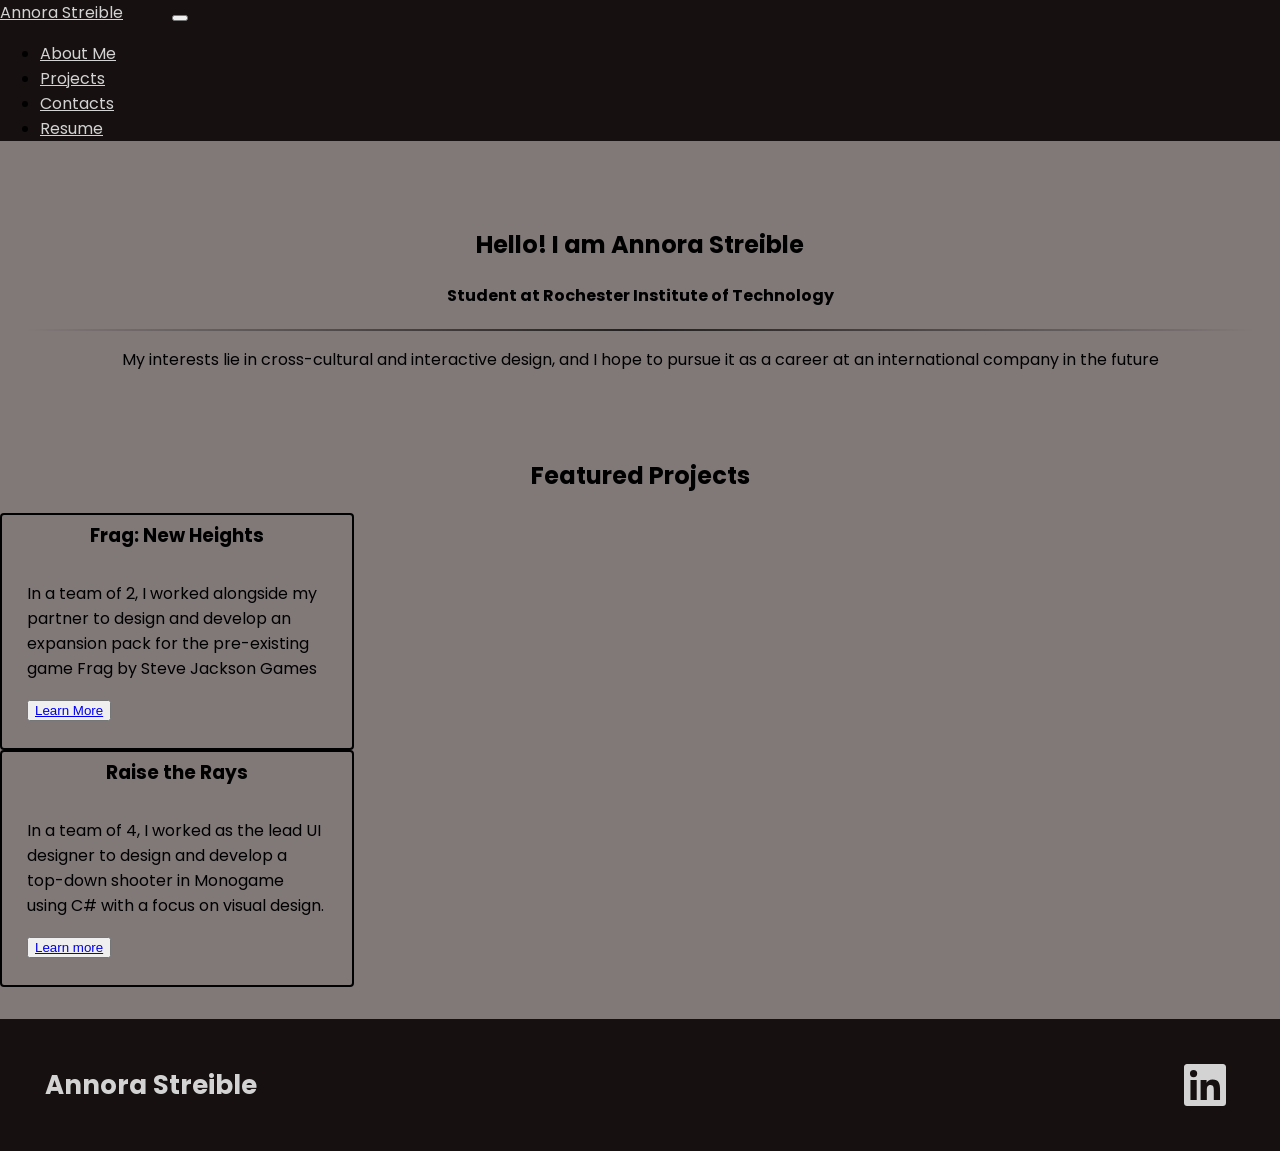
==== index.html @ fc16bec6 "All html elements reorganized into web components. Further page designing for project items started" ====
<!DOCTYPE html>
<html>
    <head>
        <meta charset="utf-8">
        <meta name="viewport" content="width=device-width, initial-scale=1.0">
        <title>Home</title>

        <link rel='stylesheet' href='https://fonts.googleapis.com/css?family=Poppins'>
        <link rel="stylesheet" href="./css/bootstrap/bootstrap.min.css" />
        <link rel="stylesheet" href="./css/styles.css" />
        <script src="./js/fonts-awesome/all.min.js"></script>
        <script src="./js/bootstrap/bootstrap.min.js"></script>
        <script src="./web-components/nav-bar/nav-bar.js"></script>
        <script src="./web-components/foot-note/foot-note.js"></script>
        <script src="./web-components/feature-box/feature-box.js"></script>
    </head>

    <body>
        <header>
            <nav-bar></nav-bar>
        </header>

        <main>
            <section class="container-fluid intro floatIn">
                <h1>Hello! I am Annora Streible</h1>
                <h4>Student at Rochester Institute of Technology</h4>
                <hr class="fade-line"/>

                <p>
                    My interests lie in cross-cultural and interactive design, and I hope to pursue 
                    it as a career at an international company in the future
                </p>
            </section>

            <section class="floatIn">
                <h2>Featured Projects</h2>

                <div class="d-flex center-items">
                    <feature-box>
                        <span slot="title">Frag: New Heights</span>
                        <span slot="details">
                            <p>
                                In a team of 2, I worked alongside my partner to design and develop an expansion pack
                                for the pre-existing game Frag by Steve Jackson Games
                            </p>
                            <button><a href="./projects.html">Learn More</a></button>
                        </span>
                    </feature-box>

                    <feature-box>
                        <span slot="title">Raise the Rays</span>
                        <span slot="details">
                            <p>
                                In a team of 4, I worked as the lead UI designer to design and develop a top-down
                                shooter in Monogame using C# with a focus on visual design.
                            </p>
                            <button><a href="./projects.html">Learn more</a></button>
                        </span>
                    </feature-box>
                </div>
            </section>
        </main>

        <footer>
            <foot-note></foot-note>
        </footer>
    </body>
</html>
---- css/styles.css ----
/** Style major body tags */
body {
    margin: 0;
    padding: 0;
    display: flex;
    flex-direction: column;
    min-height: 100vh;
    background-color: rgb(129, 120, 120);
    color: black;
    font-family: 'Poppins';
}

main {
    flex: 1;
}

footer {
    margin-top: 2em;
}

/** Creates a float in animation from the bottom to the top */
@keyframes floatIn {
    0% {
        transform: translateY(25px);
        opacity: 0;
    }
    100% {
        transform: translateY(0);
        opacity: 1;
    }
}

/** Create a padded container with centered content */
.container-fluid {
    padding: 1em;
    text-align: center;
}

.center-items {
    justify-content: center;
    gap: 15px;
}

/** Style heading tags */
h1 {
    text-align: center;
    font-weight: bold;
}

h2 {
    text-align: center;

}

h4 {
    text-align: center;
    font-weight: semi-bold;
}

/** Sets text aligned to the center */
.text-center {
    text-align: center;
}

/** Styles the email link */
.email {
    text-decoration: none;
    color: black;
}
    .email:hover {
        color: blue;
    }

/** Create a tapered horizontal line */
.fade-line {
    border: 0;
    height: 2px;
    opacity: 1;
    background-image: linear-gradient(to right, transparent, rgba(0, 0, 0, 0.75), transparent);
}

/** Styles the socials icons */
path {
    color: lightgray;
}
    .social:hover path {
        color: white;
    }
    path a {
        text-decoration: none;
    }

/** Adds the floatIn animation to a tag */
.floatIn {
    animation: floatIn 0.8s ease-out forwards;
}

.intro {
    padding: 50px 25px;
    justify-content: center;
    align-items: center;
}
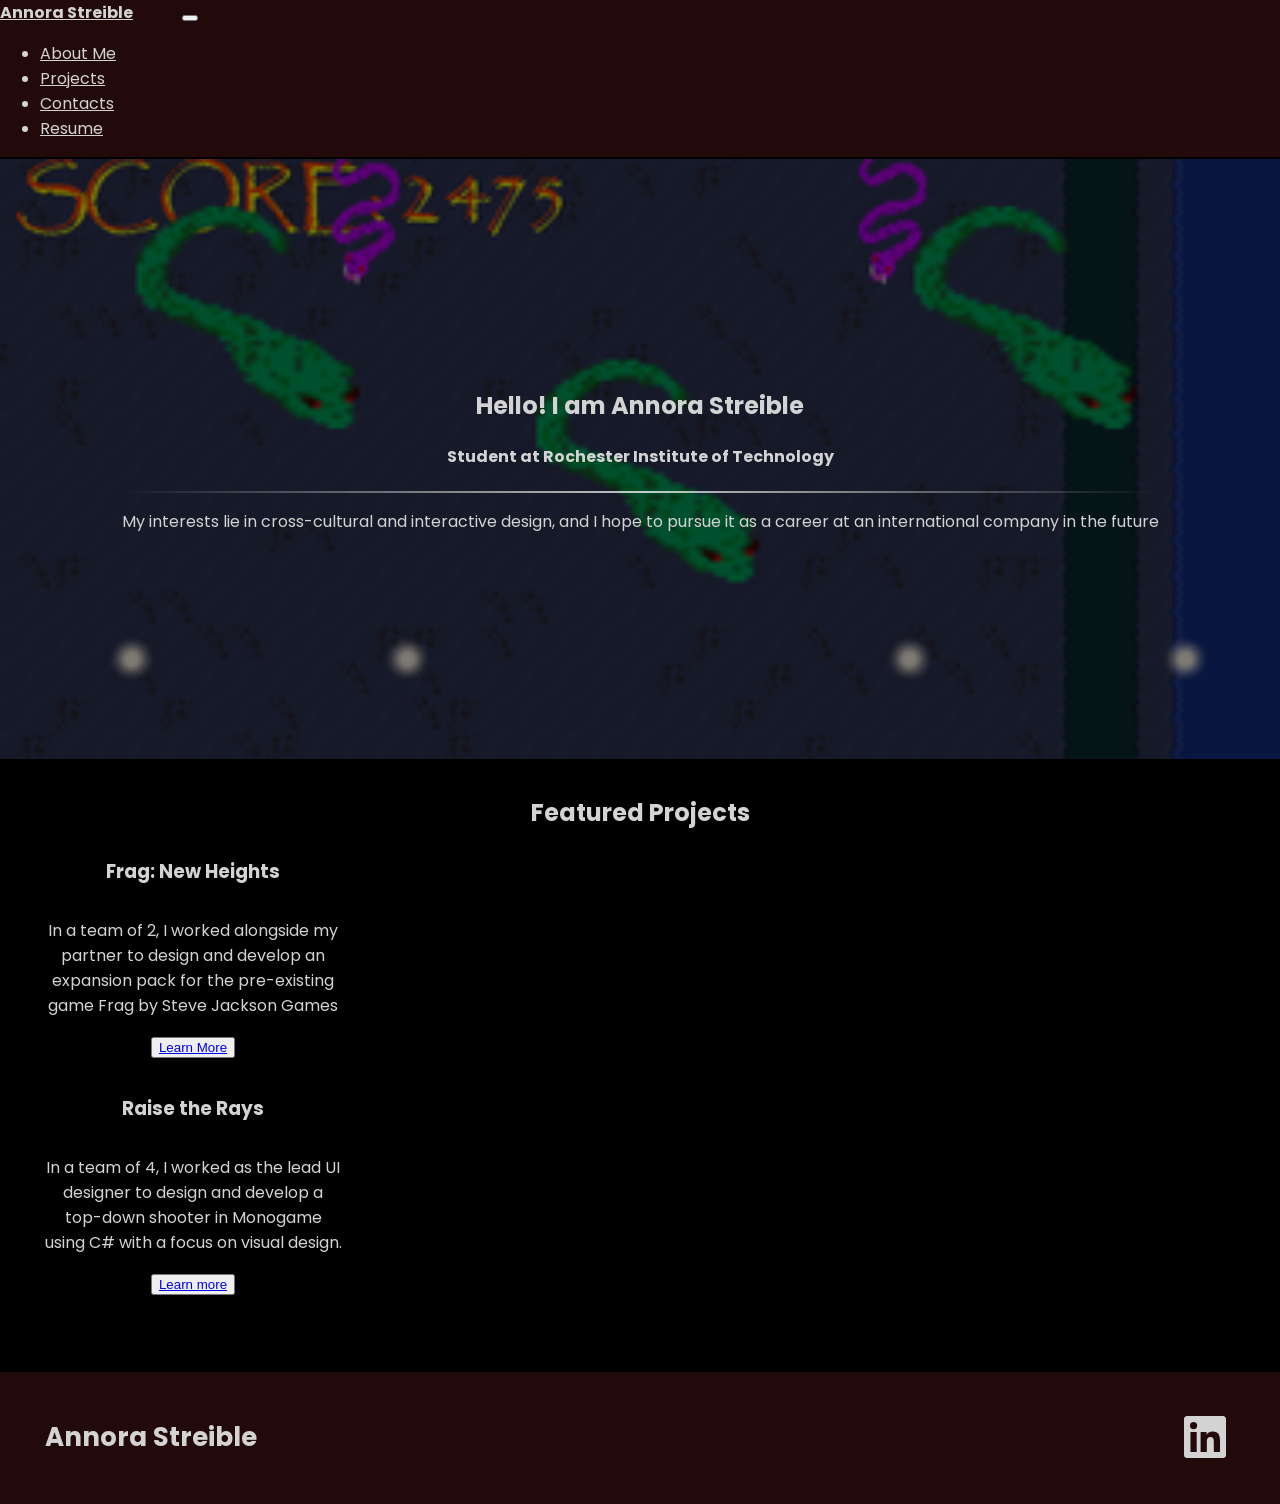
==== commit 55bc3437: "Image files added, altering styling" ====
--- a/index.html
+++ b/index.html
@@ -21,18 +21,20 @@
         </header>
 
         <main>
-            <section class="container-fluid intro floatIn">
-                <h1>Hello! I am Annora Streible</h1>
-                <h4>Student at Rochester Institute of Technology</h4>
-                <hr class="fade-line"/>
+            <section class="raise-the-rays-background container-fluid intro floatIn">
+                <div class="shadow-box-content">
+                    <h1>Hello! I am Annora Streible</h1>
+                    <h4>Student at Rochester Institute of Technology</h4>
+                    <hr class="fade-line"/>
 
-                <p>
-                    My interests lie in cross-cultural and interactive design, and I hope to pursue 
-                    it as a career at an international company in the future
-                </p>
+                    <p>
+                        My interests lie in cross-cultural and interactive design, and I hope to pursue 
+                        it as a career at an international company in the future
+                    </p>
+                </div>
             </section>
 
-            <section class="floatIn">
+            <section class="container-fluid floatIn">
                 <h2>Featured Projects</h2>
 
                 <div class="d-flex center-items">
@@ -43,7 +45,7 @@
                                 In a team of 2, I worked alongside my partner to design and develop an expansion pack
                                 for the pre-existing game Frag by Steve Jackson Games
                             </p>
-                            <button><a href="./projects.html">Learn More</a></button>
+                            <button><a href="./projects#Frag_NewHeights">Learn More</a></button>
                         </span>
                     </feature-box>
 
@@ -54,7 +56,7 @@
                                 In a team of 4, I worked as the lead UI designer to design and develop a top-down
                                 shooter in Monogame using C# with a focus on visual design.
                             </p>
-                            <button><a href="./projects.html">Learn more</a></button>
+                            <button><a href="./projects#RaiseTheRays">Learn more</a></button>
                         </span>
                     </feature-box>
                 </div>
--- a/css/styles.css
+++ b/css/styles.css
@@ -5,8 +5,8 @@
     display: flex;
     flex-direction: column;
     min-height: 100vh;
-    background-color: rgb(129, 120, 120);
-    color: black;
+    background-color: black;
+    color: lightgray;
     font-family: 'Poppins';
 }
 
@@ -34,6 +34,32 @@
 .container-fluid {
     padding: 1em;
     text-align: center;
+}
+
+.raise-the-rays-background {
+    background-image: url('../assets/images/toRaiseTheRays/ToRaiseTheRaysExample3.png');
+    background-size: cover;
+    background-attachment: fixed;
+    height: 500px;
+    display: flex;
+    justify-content: center;
+    align-items: center;
+}
+
+.raise-the-rays-background::after {
+    content: '';
+    position: absolute;
+    top: 0;
+    bottom: 0;
+    right: 0;
+    left: 0;
+    z-index: 1;
+    background-color: rgba(0, 0, 0, 0.5);
+}
+
+.shadow-box-content {
+    position: relative;
+    z-index: 2;
 }
 
 .center-items {
@@ -76,7 +102,7 @@
     border: 0;
     height: 2px;
     opacity: 1;
-    background-image: linear-gradient(to right, transparent, rgba(0, 0, 0, 0.75), transparent);
+    background-image: linear-gradient(to right, transparent, rgba(255, 255, 255, 0.75), transparent);
 }
 
 /** Styles the socials icons */
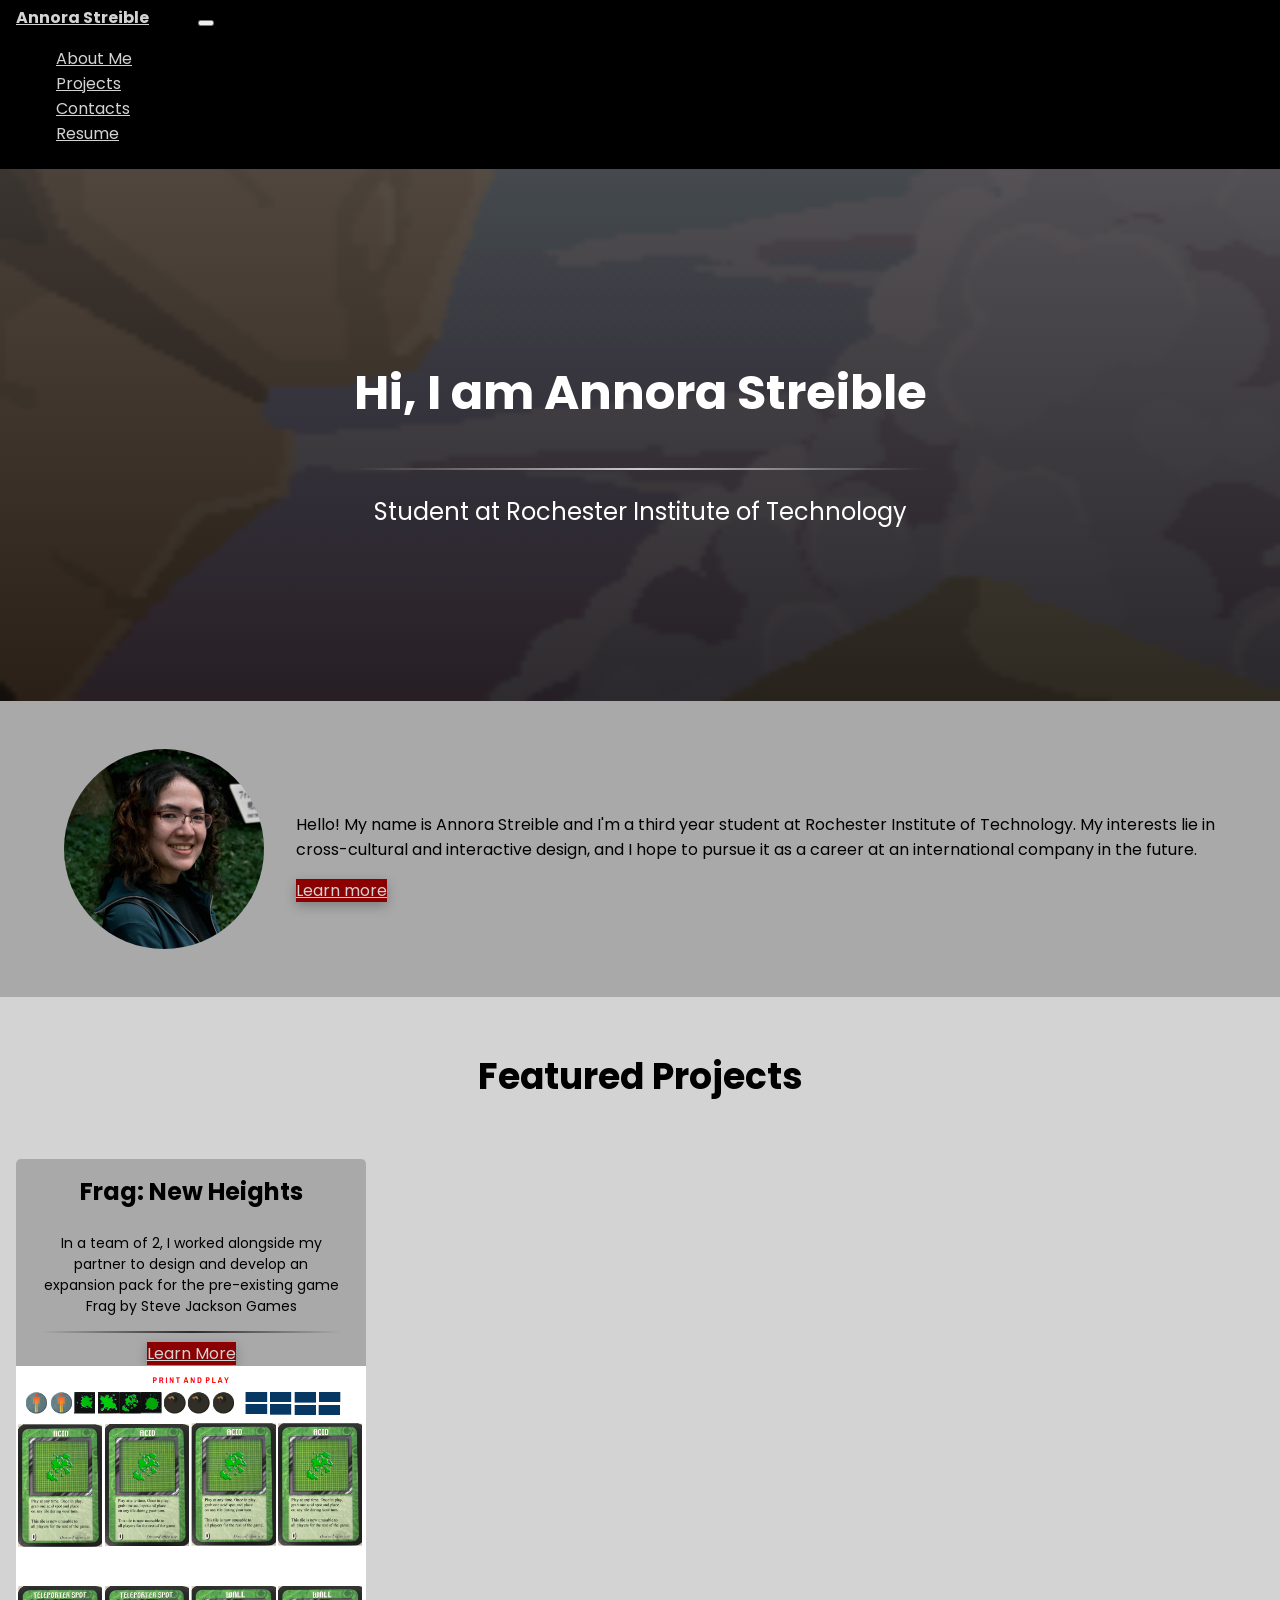
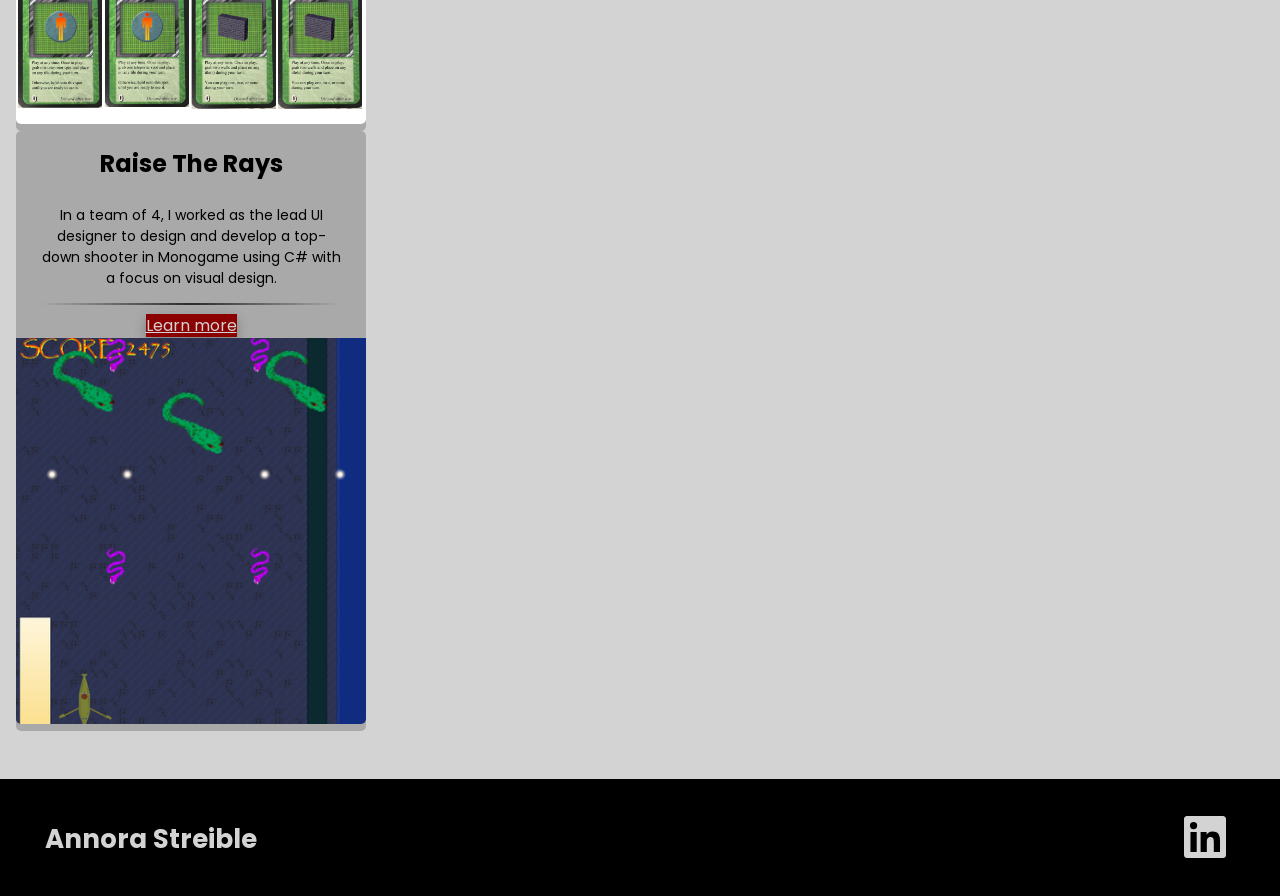
==== commit d03fe528: "Home page mostly finalized in design, confirmed with client" ====
--- a/index.html
+++ b/index.html
@@ -21,42 +21,53 @@
         </header>
 
         <main>
-            <section class="raise-the-rays-background container-fluid intro floatIn">
+            <section class="container-fluid intro raise-the-rays-bkg">
                 <div class="shadow-box-content">
-                    <h1>Hello! I am Annora Streible</h1>
-                    <h4>Student at Rochester Institute of Technology</h4>
-                    <hr class="fade-line"/>
-
-                    <p>
-                        My interests lie in cross-cultural and interactive design, and I hope to pursue 
-                        it as a career at an international company in the future
-                    </p>
+                    <h1>Hi, I am Annora Streible</h1>
+                    <hr class="fade-line-white"/>
+                    <p class="subheader">Student at Rochester Institute of Technology</p>
                 </div>
             </section>
 
-            <section class="container-fluid floatIn">
-                <h2>Featured Projects</h2>
+            <section class="container-fluid sub-container">
+                <img class="rounded-img" src="./assets/images/profileImage.png" alt="Profile picture">
+                <div>
+                    <p>
+                        Hello! My name is Annora Streible and I'm a third year student at Rochester Institute
+                        of Technology. My interests lie in cross-cultural and interactive design, and I hope to pursue 
+                        it as a career at an international company in the future.
+                    </p>
+                    <a class="btn" role="button" href="./about-me">Learn more</a>
+                </div>
+            </section>
 
-                <div class="d-flex center-items">
+            <section class="container-fluid featured">
+                <h2>Featured Projects</h2><br>
+
+                <div class="d-flex center-items floatIn">
                     <feature-box>
                         <span slot="title">Frag: New Heights</span>
-                        <span slot="details">
+                        <img slot="preview-img" src="./assets/images/FragNewHeights/PrintAndPlay.png" alt="A portion of the print and play files of the game, including some game cards and tokens" width="350">
+                        <span slot="details" class="content">
                             <p>
                                 In a team of 2, I worked alongside my partner to design and develop an expansion pack
                                 for the pre-existing game Frag by Steve Jackson Games
                             </p>
-                            <button><a href="./projects#Frag_NewHeights">Learn More</a></button>
+                            <hr class="fade-line-black">
+                            <a class="btn" href="./projects#Frag_NewHeights">Learn More</a>
                         </span>
                     </feature-box>
 
                     <feature-box>
-                        <span slot="title">Raise the Rays</span>
-                        <span slot="details">
+                        <span slot="title">Raise The Rays</span>
+                        <img slot="preview-img" src="./assets/images/toRaiseTheRays/ToRaiseTheRaysExample3.png" alt="To Raise the Rays combat image" width="350">
+                        <span class="content" slot="details">
                             <p>
                                 In a team of 4, I worked as the lead UI designer to design and develop a top-down
                                 shooter in Monogame using C# with a focus on visual design.
                             </p>
-                            <button><a href="./projects#RaiseTheRays">Learn more</a></button>
+                            <hr class="fade-line-black">
+                            <a class="btn" href="./projects#RaiseTheRays">Learn more</a>
                         </span>
                     </feature-box>
                 </div>
--- a/css/styles.css
+++ b/css/styles.css
@@ -5,8 +5,8 @@
     display: flex;
     flex-direction: column;
     min-height: 100vh;
-    background-color: black;
-    color: lightgray;
+    background-color: lightgray;
+    color: black;
     font-family: 'Poppins';
 }
 
@@ -30,23 +30,14 @@
     }
 }
 
-/** Create a padded container with centered content */
-.container-fluid {
-    padding: 1em;
-    text-align: center;
+.raise-the-rays-bkg {
+    background-image: url('../assets/images/toRaiseTheRays/Title_Day.png');
+    background-size: cover;
+    background-position: center center;
+    background-attachment: fixed;
 }
 
-.raise-the-rays-background {
-    background-image: url('../assets/images/toRaiseTheRays/ToRaiseTheRaysExample3.png');
-    background-size: cover;
-    background-attachment: fixed;
-    height: 500px;
-    display: flex;
-    justify-content: center;
-    align-items: center;
-}
-
-.raise-the-rays-background::after {
+.raise-the-rays-bkg::after {
     content: '';
     position: absolute;
     top: 0;
@@ -54,33 +45,53 @@
     right: 0;
     left: 0;
     z-index: 1;
-    background-color: rgba(0, 0, 0, 0.5);
+    background-image: linear-gradient(to bottom, rgb(48, 48, 48), black);
+    opacity: 0.8;
 }
 
-.shadow-box-content {
+/** Create a padded container with centered content */
+.container-fluid {
+    padding: 1em;
+    text-align: center;
+}
+
+.intro {
+    height: 500px;
+    display: flex;
+    justify-content: center;
+    align-items: center;
     position: relative;
+    color: white;
     z-index: 2;
 }
 
 .center-items {
     justify-content: center;
-    gap: 15px;
+    gap: 2em;
 }
 
 /** Style heading tags */
 h1 {
     text-align: center;
     font-weight: bold;
+    font-size: 48px;
 }
 
 h2 {
     text-align: center;
-
+    font-size: 36px;
+    font-weight: bold;
+    margin-top: 1em;
 }
 
-h4 {
+.subheader {
+    font-size: 24px;
     text-align: center;
     font-weight: semi-bold;
+}
+
+.content p {
+    font-size: 14px;
 }
 
 /** Sets text aligned to the center */
@@ -98,11 +109,18 @@
     }
 
 /** Create a tapered horizontal line */
-.fade-line {
+.fade-line-white {
     border: 0;
     height: 2px;
     opacity: 1;
     background-image: linear-gradient(to right, transparent, rgba(255, 255, 255, 0.75), transparent);
+}
+
+.fade-line-black {
+    border: 0;
+    height: 2px;
+    opacity: 1;
+    background-image: linear-gradient(to right, transparent, rgba(0, 0, 0, 0.75), transparent);
 }
 
 /** Styles the socials icons */
@@ -121,8 +139,44 @@
     animation: floatIn 0.8s ease-out forwards;
 }
 
-.intro {
-    padding: 50px 25px;
-    justify-content: center;
+.rounded-img {
+    width: 200px;
+    clip-path: circle();
+}
+
+.sub-container {
+    display: flex;
+    flex-direction: row;
+    padding: 3em 4em;
+    gap: 2em;
+    display: flex;
     align-items: center;
+    text-align: left !important;
+    background-color: darkgray;
+    z-index: 2;
+}
+
+.shadow-box-content {
+    z-index: 2;
+}
+
+.btn {
+    background-color: darkred;
+    color: lightgray;
+    box-shadow: 0 4px 12px rgba(0,0,0,0.25);
+    margin-bottom: 15px;
+}
+    .btn:hover {
+        background-color: rgb(106, 0, 0);
+        color: white;
+    }
+
+[slot="preview-img"] {
+    border-radius: 0 0 5px 5px;
+}
+
+@media (max-width: 768px) {
+    .sub-container{ flex-direction: column;}
+    .center-items{flex-direction: column;}
+    [slot="preview-img"] { width: 340px; }
 }
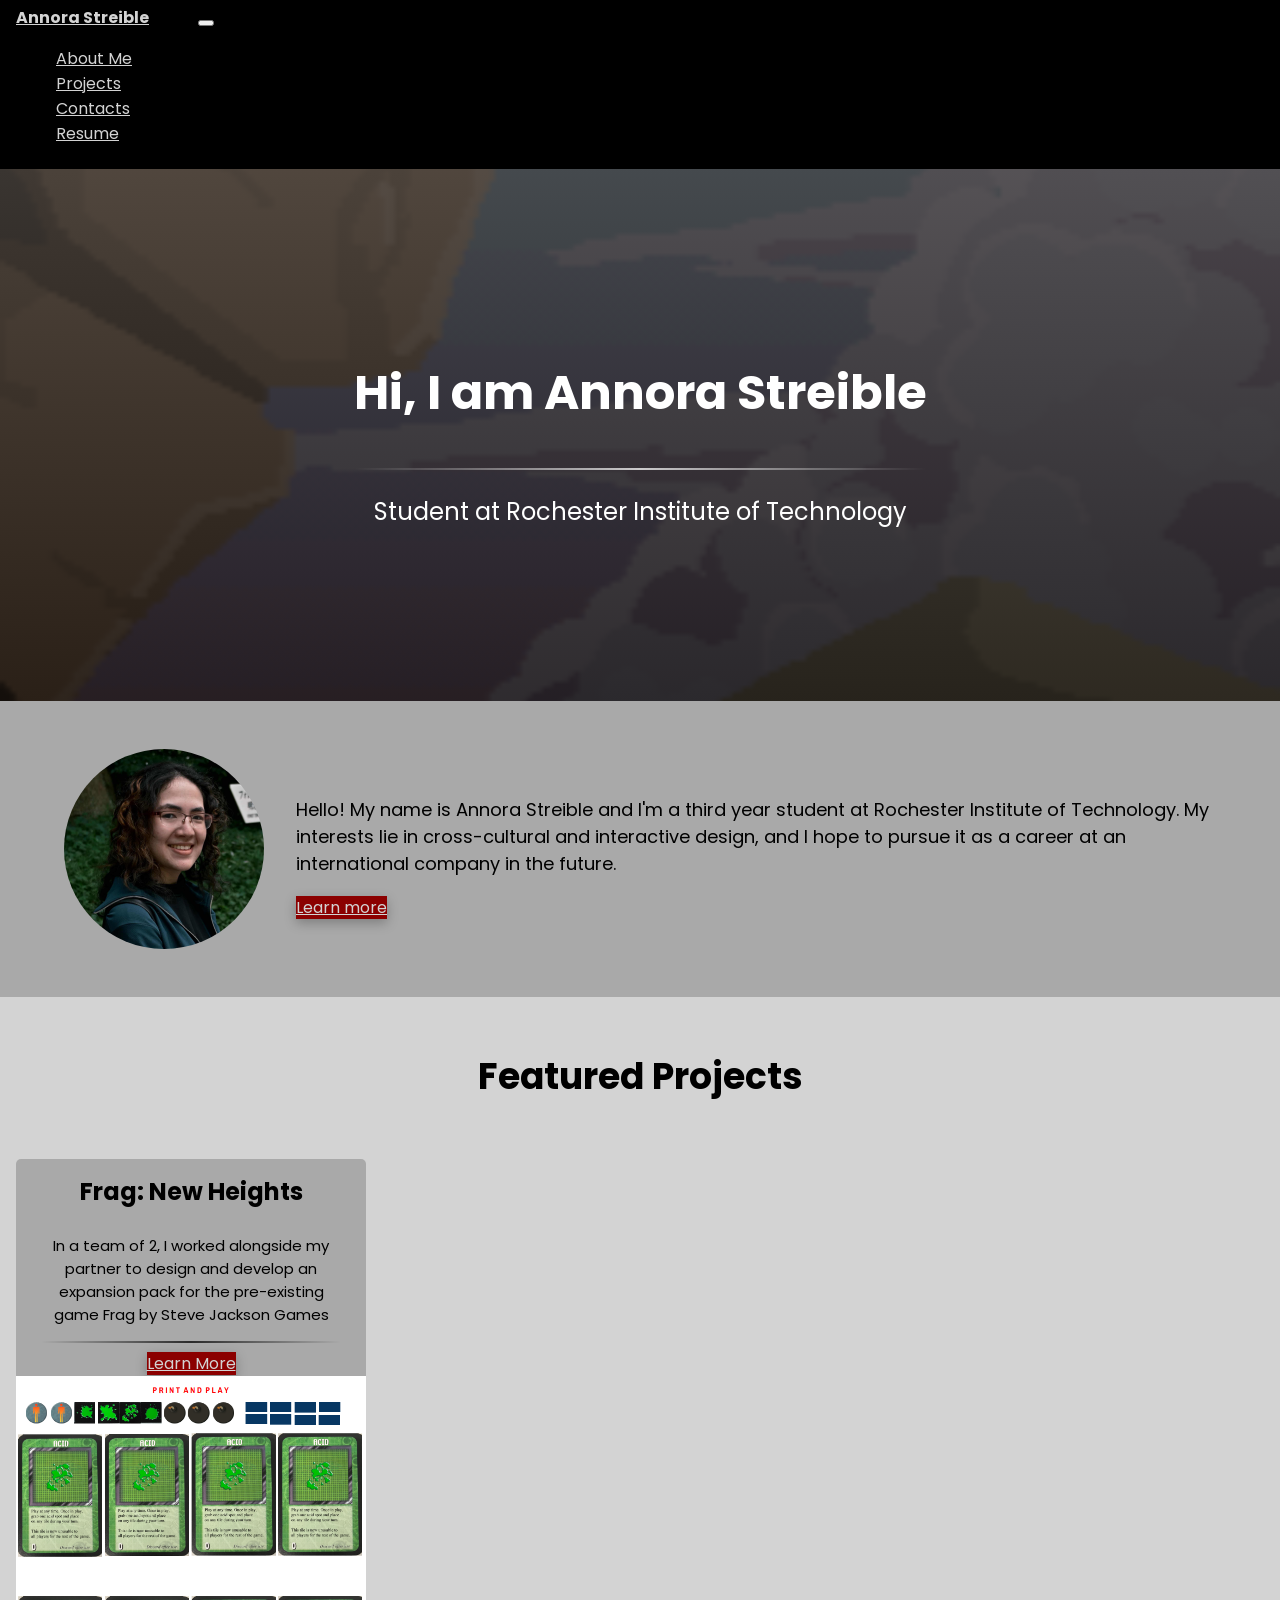
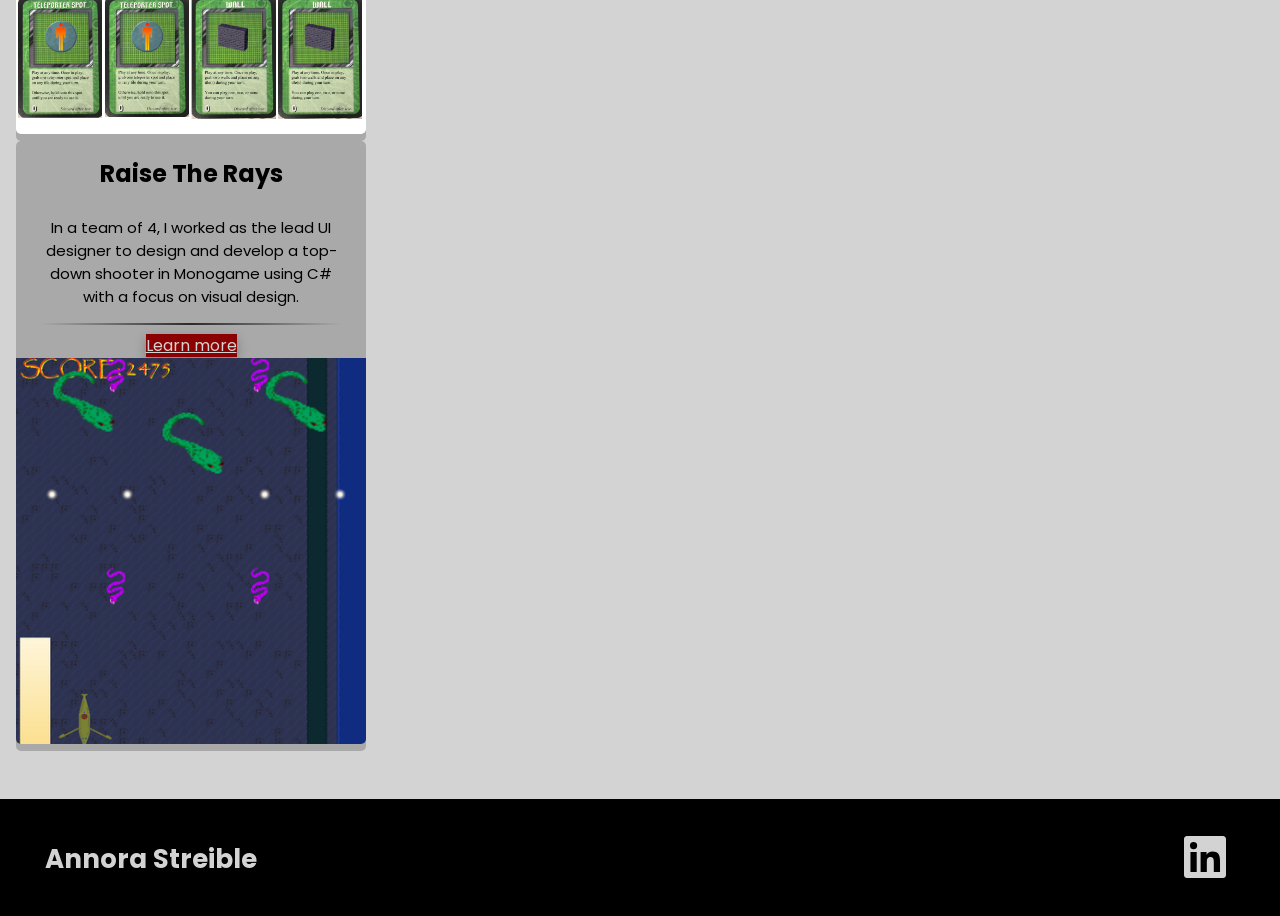
==== commit 77ea291b: "Styling of the about and contact pages" ====
--- a/index.html
+++ b/index.html
@@ -22,7 +22,7 @@
 
         <main>
             <section class="container-fluid intro raise-the-rays-bkg">
-                <div class="shadow-box-content">
+                <div class="shadow-box-content floatIn">
                     <h1>Hi, I am Annora Streible</h1>
                     <hr class="fade-line-white"/>
                     <p class="subheader">Student at Rochester Institute of Technology</p>
@@ -54,7 +54,7 @@
                                 for the pre-existing game Frag by Steve Jackson Games
                             </p>
                             <hr class="fade-line-black">
-                            <a class="btn" href="./projects#Frag_NewHeights">Learn More</a>
+                            <a class="btn" role="button" href="./projects#Frag_NewHeights">Learn More</a>
                         </span>
                     </feature-box>
 
@@ -67,7 +67,7 @@
                                 shooter in Monogame using C# with a focus on visual design.
                             </p>
                             <hr class="fade-line-black">
-                            <a class="btn" href="./projects#RaiseTheRays">Learn more</a>
+                            <a class="btn" role="button" href="./projects#RaiseTheRays">Learn more</a>
                         </span>
                     </feature-box>
                 </div>
--- a/css/styles.css
+++ b/css/styles.css
@@ -91,7 +91,11 @@
 }
 
 .content p {
-    font-size: 14px;
+    font-size: 15px;
+}
+
+.sub-container p {
+    font-size: 18px;
 }
 
 /** Sets text aligned to the center */
@@ -124,19 +128,23 @@
 }
 
 /** Styles the socials icons */
-path {
-    color: lightgray;
-}
-    .social:hover path {
-        color: white;
-    }
+.socials path {
+    color: darkred
+}
     path a {
         text-decoration: none;
     }
 
+path {
+    color: lightgray
+}
+    path a {
+        text-decoration: none;
+    }
+
 /** Adds the floatIn animation to a tag */
 .floatIn {
-    animation: floatIn 0.8s ease-out forwards;
+    animation: floatIn 1s ease-out forwards;
 }
 
 .rounded-img {
@@ -175,6 +183,53 @@
     border-radius: 0 0 5px 5px;
 }
 
+.d-flex-row {
+    display: flex;
+    flex-direction: row;
+    gap: 1em;
+    align-items: center;
+    justify-content: center;
+}
+
+
+.gap5 {
+    gap: 5em;
+}
+
+.about-section {
+    padding: 4em 5em;
+    padding-top: 0;
+    display: flex;
+    flex-direction: row;
+    gap: 2em;
+    text-align: left;
+}
+
+.language-section {
+    background-color: darkgray;
+    padding-top: 5px;
+}
+    ul {
+        list-style: none;
+        gap: 2em;
+        font-size: 28px;
+        margin-top: 1em;
+    }
+
+.red-accent {
+    background-color: darkred;
+    font-size: 24px;
+    color: white;
+    padding: 10px 20px;
+    border-radius: 5px;
+    transition: transform 0.2s ease-in-out, box-shadow 0.2s ease-in-out;
+}
+    .red-accent:hover {
+        transform: scale(1.03);
+        box-shadow: 0 4px 12px rgba(0,0,0,0.25);
+        transition: all 0.2s ease-in-out;
+    }
+
 @media (max-width: 768px) {
     .sub-container{ flex-direction: column;}
     .center-items{flex-direction: column;}
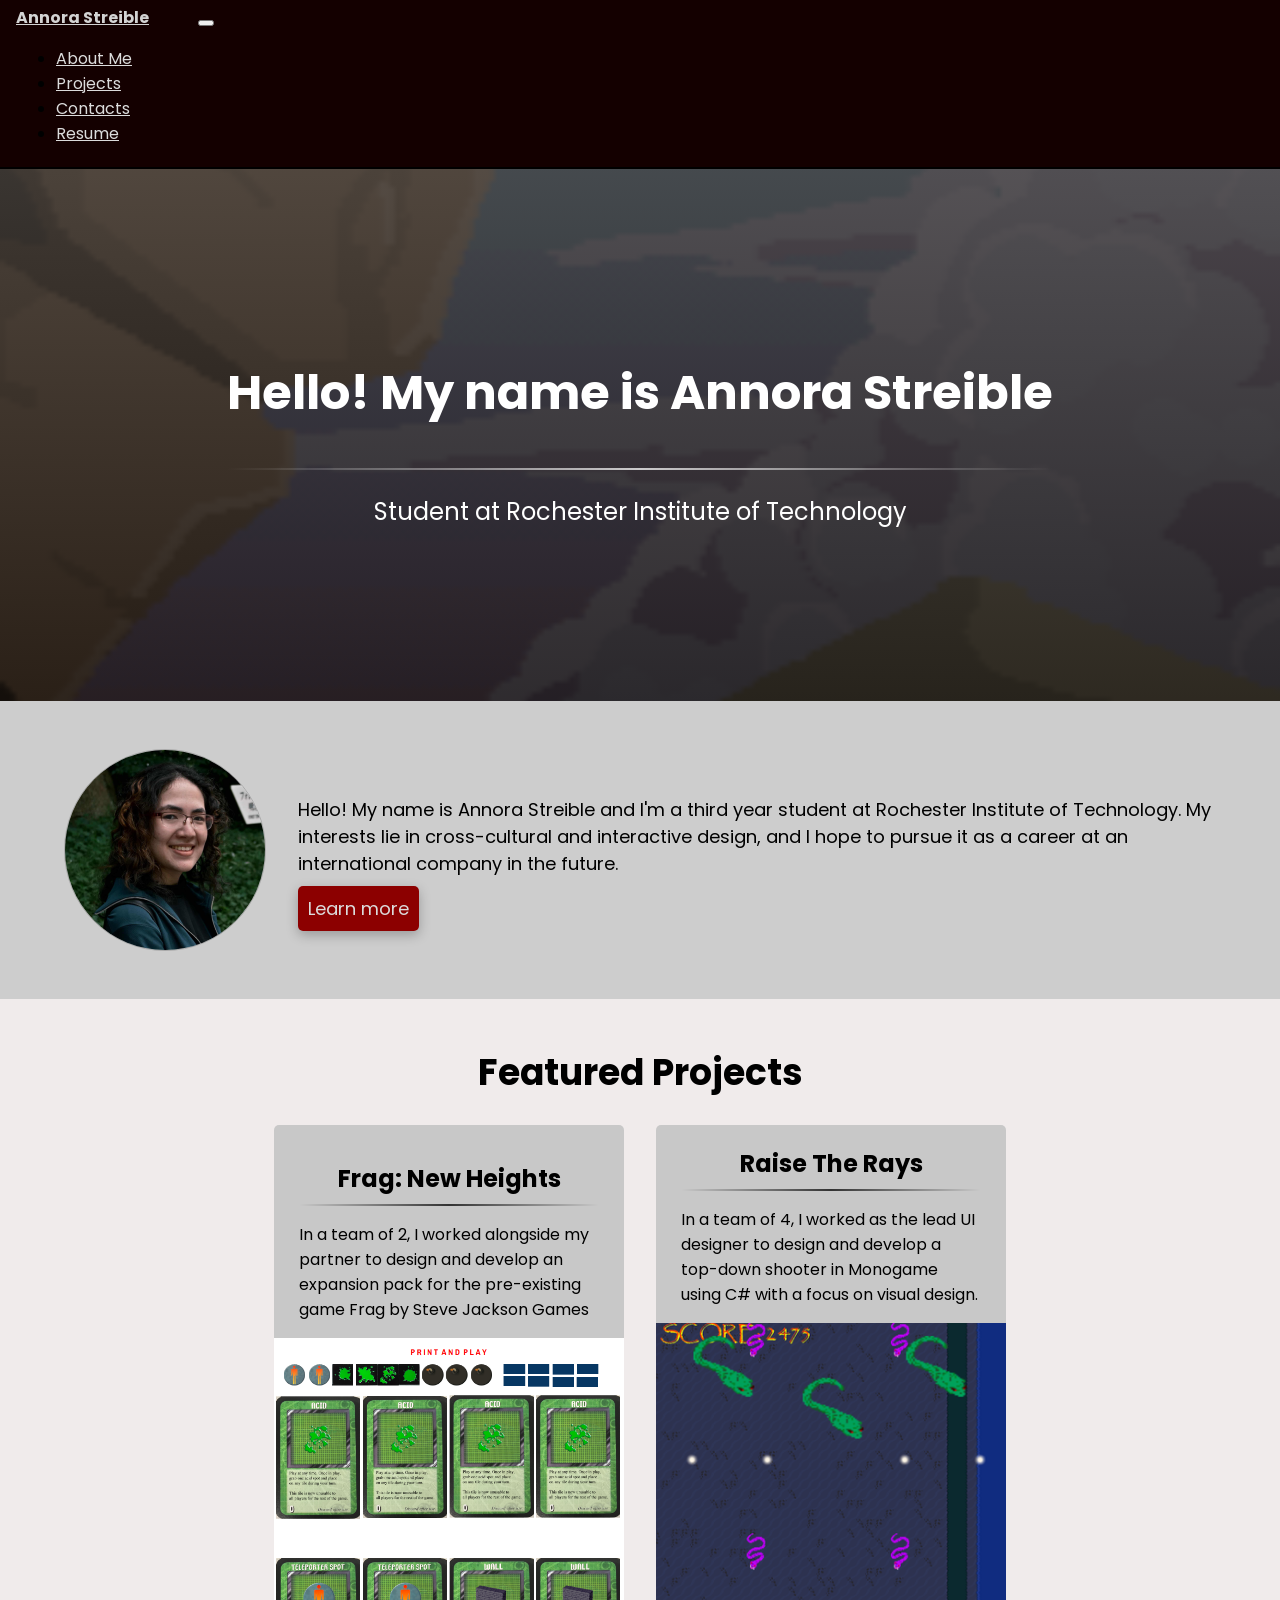
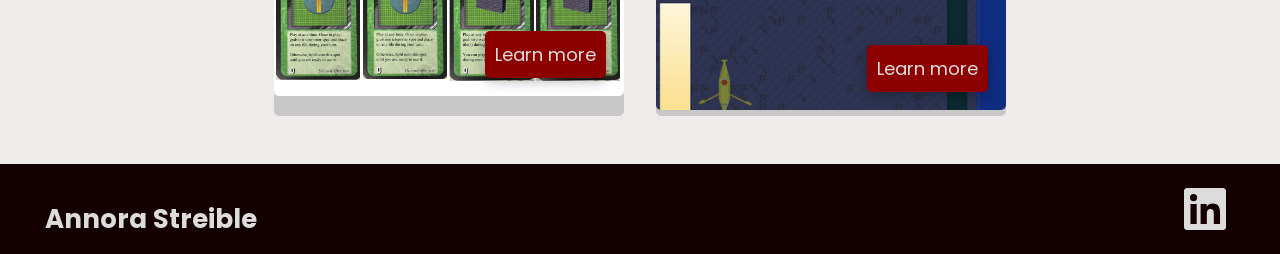
==== commit 3bc326e0: "Clean up of css styling and general page layout" ====
--- a/index.html
+++ b/index.html
@@ -1,18 +1,16 @@
 <!DOCTYPE html>
 <html>
     <head>
-        <meta charset="utf-8">
+        <meta charset="UTF-8">
         <meta name="viewport" content="width=device-width, initial-scale=1.0">
         <title>Home</title>
 
         <link rel='stylesheet' href='https://fonts.googleapis.com/css?family=Poppins'>
-        <link rel="stylesheet" href="./css/bootstrap/bootstrap.min.css" />
         <link rel="stylesheet" href="./css/styles.css" />
+        <link rel="stylesheet" href="./css/feature-box.css">
         <script src="./js/fonts-awesome/all.min.js"></script>
-        <script src="./js/bootstrap/bootstrap.min.js"></script>
         <script src="./web-components/nav-bar/nav-bar.js"></script>
         <script src="./web-components/foot-note/foot-note.js"></script>
-        <script src="./web-components/feature-box/feature-box.js"></script>
     </head>
 
     <body>
@@ -21,15 +19,15 @@
         </header>
 
         <main>
-            <section class="container-fluid intro raise-the-rays-bkg">
-                <div class="shadow-box-content floatIn">
-                    <h1>Hi, I am Annora Streible</h1>
+            <section id="intro" class="container raise-the-rays-bkg">
+                <div id="intro-text" class="floatIn">
+                    <h1>Hello! My name is Annora Streible</h1>
                     <hr class="fade-line-white"/>
                     <p class="subheader">Student at Rochester Institute of Technology</p>
                 </div>
             </section>
 
-            <section class="container-fluid sub-container">
+            <section class="container sub-container">
                 <img class="rounded-img" src="./assets/images/profileImage.png" alt="Profile picture">
                 <div>
                     <p>
@@ -37,39 +35,42 @@
                         of Technology. My interests lie in cross-cultural and interactive design, and I hope to pursue 
                         it as a career at an international company in the future.
                     </p>
-                    <a class="btn" role="button" href="./about-me">Learn more</a>
+                    <a class="red-btn" href="./about-me">Learn more</a>
                 </div>
             </section>
 
-            <section class="container-fluid featured">
-                <h2>Featured Projects</h2><br>
-
-                <div class="d-flex center-items floatIn">
-                    <feature-box>
-                        <span slot="title">Frag: New Heights</span>
-                        <img slot="preview-img" src="./assets/images/FragNewHeights/PrintAndPlay.png" alt="A portion of the print and play files of the game, including some game cards and tokens" width="350">
-                        <span slot="details" class="content">
+            <section class="container featured">
+                <h2 class="text-center">Featured Projects</h2>
+                <br>
+                <div class="d-flex-row">
+                    <div class="feature">
+                        <h3>Frag: New Heights</h3>
+                        <div class="content">
+                            <hr class="fade-line-black">
                             <p>
                                 In a team of 2, I worked alongside my partner to design and develop an expansion pack
                                 for the pre-existing game Frag by Steve Jackson Games
                             </p>
+                        </div>
+                        <div class="img-container">
+                            <a class="red-btn float-btn" href="./projects.html#FragNewHeights">Learn more</a>
+                            <img class="preview-img" src="./assets/images/FragNewHeights/PrintAndPlay.png" alt="A portion of the print and play files of the game, including some game cards and tokens">
+                        </div>
+                    </div>
+                    <div class="feature">
+                        <h3>Raise The Rays</h3>
+                        <div class="content">
                             <hr class="fade-line-black">
-                            <a class="btn" role="button" href="./projects#Frag_NewHeights">Learn More</a>
-                        </span>
-                    </feature-box>
-
-                    <feature-box>
-                        <span slot="title">Raise The Rays</span>
-                        <img slot="preview-img" src="./assets/images/toRaiseTheRays/ToRaiseTheRaysExample3.png" alt="To Raise the Rays combat image" width="350">
-                        <span class="content" slot="details">
                             <p>
                                 In a team of 4, I worked as the lead UI designer to design and develop a top-down
                                 shooter in Monogame using C# with a focus on visual design.
                             </p>
-                            <hr class="fade-line-black">
-                            <a class="btn" role="button" href="./projects#RaiseTheRays">Learn more</a>
-                        </span>
-                    </feature-box>
+                        </div>
+                        <div class="img-container">
+                            <a class="red-btn float-btn" href="./projects.html#RaseTheRays">Learn more</a>
+                            <img class="preview-img" src="./assets/images/toRaiseTheRays/ToRaiseTheRaysExample3.png" alt="To Raise the Rays combat image">
+                        </div>
+                    </div>
                 </div>
             </section>
         </main>
--- a/css/styles.css
+++ b/css/styles.css
@@ -1,35 +1,3 @@
-/** Style major body tags */
-body {
-    margin: 0;
-    padding: 0;
-    display: flex;
-    flex-direction: column;
-    min-height: 100vh;
-    background-color: lightgray;
-    color: black;
-    font-family: 'Poppins';
-}
-
-main {
-    flex: 1;
-}
-
-footer {
-    margin-top: 2em;
-}
-
-/** Creates a float in animation from the bottom to the top */
-@keyframes floatIn {
-    0% {
-        transform: translateY(25px);
-        opacity: 0;
-    }
-    100% {
-        transform: translateY(0);
-        opacity: 1;
-    }
-}
-
 .raise-the-rays-bkg {
     background-image: url('../assets/images/toRaiseTheRays/Title_Day.png');
     background-size: cover;
@@ -49,13 +17,31 @@
     opacity: 0.8;
 }
 
-/** Create a padded container with centered content */
-.container-fluid {
+/** Container styling */
+body {
+    margin: 0;
+    padding: 0;
+    display: flex;
+    flex-direction: column;
+    min-height: 100vh;
+    background-color: rgb(240, 235, 235);
+    color: black;
+    font-family: 'Poppins';
+}
+
+main {
+    flex-grow: 1;
+}
+
+footer {
+    margin-top: 2em;
+}
+
+.container {
     padding: 1em;
-    text-align: center;
-}
-
-.intro {
+}
+
+#intro {
     height: 500px;
     display: flex;
     justify-content: center;
@@ -65,12 +51,53 @@
     z-index: 2;
 }
 
-.center-items {
+#intro-text {
+    z-index: 2;
+}
+
+.sub-container {
+    display: flex;
+    flex-direction: row;
+    padding: 3em 4em;
+    gap: 2em;
+    display: flex;
+    align-items: center;
+    text-align: left !important;
+    background-color: rgb(205, 205, 205);
+    z-index: 2;
+}
+
+#projects {
+    display: flex;
+    flex-direction: column;
+    gap: 1em;
+}
+
+#about {
+    display: flex;
+    flex-direction: row;
+    gap: 2em;
+    text-align: start;
+}
+
+/** Layout styling */
+.d-flex-row {
+    display: flex;
+    flex-direction: row;
+    gap: 2em;
+    align-items: center;
     justify-content: center;
-    gap: 2em;
-}
-
-/** Style heading tags */
+}
+
+.text-center {
+    text-align: center;
+}
+
+.gap5 {
+    gap: 5em;
+}
+
+/** Text element styling */
 h1 {
     text-align: center;
     font-weight: bold;
@@ -78,10 +105,9 @@
 }
 
 h2 {
-    text-align: center;
     font-size: 36px;
     font-weight: bold;
-    margin-top: 1em;
+    margin-bottom: 0;
 }
 
 .subheader {
@@ -90,34 +116,16 @@
     font-weight: semi-bold;
 }
 
-.content p {
-    font-size: 15px;
-}
-
-.sub-container p {
+p {
     font-size: 18px;
 }
 
-/** Sets text aligned to the center */
-.text-center {
-    text-align: center;
-}
-
-/** Styles the email link */
-.email {
-    text-decoration: none;
-    color: black;
-}
-    .email:hover {
-        color: blue;
-    }
-
-/** Create a tapered horizontal line */
+/** Tapered horizontal lines  */
 .fade-line-white {
     border: 0;
     height: 2px;
     opacity: 1;
-    background-image: linear-gradient(to right, transparent, rgba(255, 255, 255, 0.75), transparent);
+    background-image: linear-gradient(to right, transparent, rgba(255, 255, 2555, 0.75), transparent);
 }
 
 .fade-line-black {
@@ -127,6 +135,37 @@
     background-image: linear-gradient(to right, transparent, rgba(0, 0, 0, 0.75), transparent);
 }
 
+/** Image element styling */
+.rounded-img {
+    border-radius: 50%;
+    width: 200px;
+    border: 1px darkgray solid;
+}
+
+/** Button link styling */
+.red-btn {
+    background-color: rgb(140, 0, 0);
+    color: rgb(220, 220, 220);
+    box-shadow: 0 4px 12px rgba(0,0,0,0.25);
+    padding: 10px;
+    border-radius: 5px;
+    text-decoration: none;
+    font-size: 18px;
+}
+    .red-btn:hover {
+        background-color: rgb(120, 0, 0);
+        color: white;
+    }
+
+/** Styles the email link */
+.email {
+    text-decoration: none;
+    color: black;
+}
+    .email:hover {
+        color: darkred;
+    }
+
 /** Styles the socials icons */
 .socials path {
     color: darkred
@@ -136,84 +175,10 @@
     }
 
 path {
-    color: lightgray
+    color: rgb(220, 220, 220);
 }
     path a {
         text-decoration: none;
-    }
-
-/** Adds the floatIn animation to a tag */
-.floatIn {
-    animation: floatIn 1s ease-out forwards;
-}
-
-.rounded-img {
-    width: 200px;
-    clip-path: circle();
-}
-
-.sub-container {
-    display: flex;
-    flex-direction: row;
-    padding: 3em 4em;
-    gap: 2em;
-    display: flex;
-    align-items: center;
-    text-align: left !important;
-    background-color: darkgray;
-    z-index: 2;
-}
-
-.shadow-box-content {
-    z-index: 2;
-}
-
-.btn {
-    background-color: darkred;
-    color: lightgray;
-    box-shadow: 0 4px 12px rgba(0,0,0,0.25);
-    margin-bottom: 15px;
-}
-    .btn:hover {
-        background-color: rgb(106, 0, 0);
-        color: white;
-    }
-
-[slot="preview-img"] {
-    border-radius: 0 0 5px 5px;
-}
-
-.d-flex-row {
-    display: flex;
-    flex-direction: row;
-    gap: 1em;
-    align-items: center;
-    justify-content: center;
-}
-
-
-.gap5 {
-    gap: 5em;
-}
-
-.about-section {
-    padding: 4em 5em;
-    padding-top: 0;
-    display: flex;
-    flex-direction: row;
-    gap: 2em;
-    text-align: left;
-}
-
-.language-section {
-    background-color: darkgray;
-    padding-top: 5px;
-}
-    ul {
-        list-style: none;
-        gap: 2em;
-        font-size: 28px;
-        margin-top: 1em;
     }
 
 .red-accent {
@@ -230,8 +195,23 @@
         transition: all 0.2s ease-in-out;
     }
 
-@media (max-width: 768px) {
-    .sub-container{ flex-direction: column;}
-    .center-items{flex-direction: column;}
-    [slot="preview-img"] { width: 340px; }
+@media (max-width: 770px) {
+    .sub-container { flex-direction: column; }
+    .d-flex-row { flex-direction: column; }
+}
+
+.carousel {
+    max-width: 50%;
+}
+
+/** Creates a float in animation from the bottom to the top */
+@keyframes floatIn {
+    0% {
+        transform: translateY(25px);
+        opacity: 0;
+    }
+    100% {
+        transform: translateY(0);
+        opacity: 1;
+    }
 }
--- a/css/feature-box.css
+++ b/css/feature-box.css
@@ -0,0 +1,53 @@
+/** Private styles for the feature-box element */
+
+.feature { 
+    background-color: rgb(200, 200, 200);
+    border-radius: 5px;
+    box-shadow: inset;
+    width: 350px;
+    height: 575px;
+    padding-top: 1em;
+    display: flex;
+    flex-direction: column;
+    justify-content: center;
+    transition: transform 0.2s ease-in-out, box-shadow 0.2s ease-in-out;
+}
+    .feature:hover {
+        transform: scale(1.03);
+        box-shadow: 0 4px 12px rgba(0,0,0,0.25);
+        transition: all 0.2s ease-in-out;
+    }
+    .feature p {
+        font-size: 16px;
+    }
+
+.content {
+    padding: 0 25px;
+}
+
+h3 {
+    text-align: center;
+    font-size: 24px;
+    margin: 0;
+    font-weight: bold;
+}
+
+.preview-img {
+    display: block;
+    width: 100%;
+    overflow: hidden;
+    border-bottom-left-radius: 5px;
+    border-bottom-right-radius: 5px;
+    flex-grow: 1;
+}
+
+.float-btn {
+    position: absolute;
+    bottom: 1em;
+    right: 1em;
+}
+
+.img-container {
+    position: relative;
+    display: inline-block;
+}
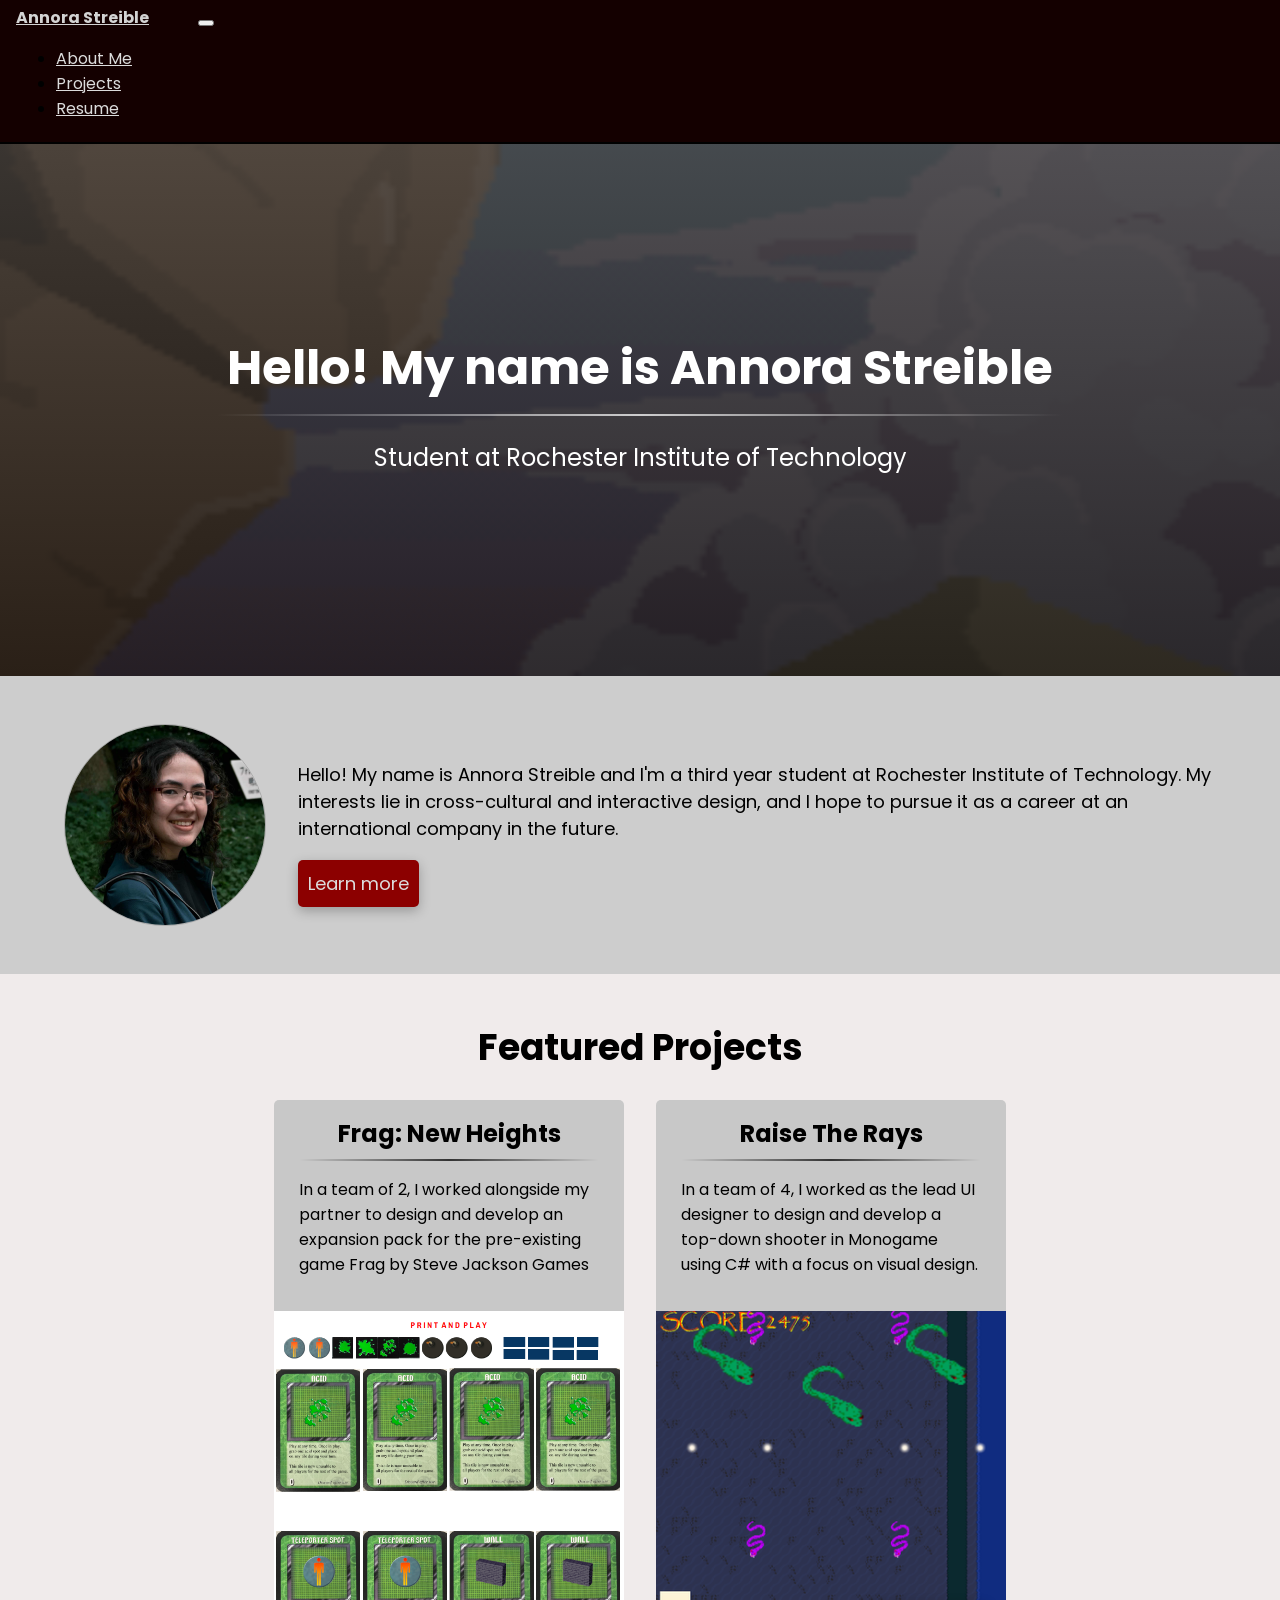
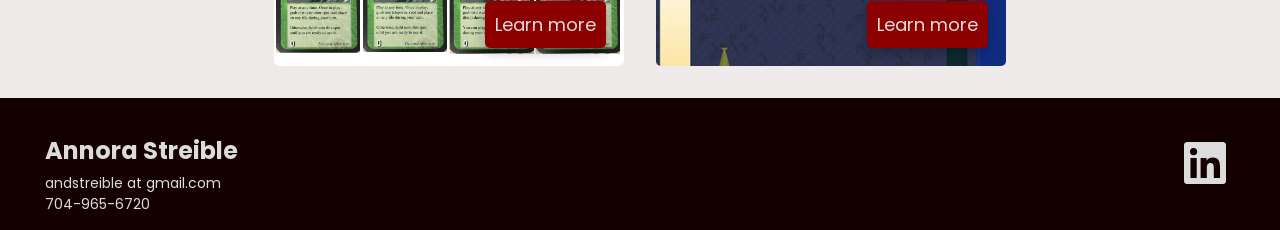
==== commit 638b2d78: "Final styling design for projects and about pages. Contact info moved to footer" ====
--- a/index.html
+++ b/index.html
@@ -39,10 +39,10 @@
                 </div>
             </section>
 
-            <section class="container featured">
+            <section class="container">
                 <h2 class="text-center">Featured Projects</h2>
                 <br>
-                <div class="d-flex-row">
+                <div id="featured" class="d-flex-row">
                     <div class="feature">
                         <h3>Frag: New Heights</h3>
                         <div class="content">
--- a/css/styles.css
+++ b/css/styles.css
@@ -67,34 +67,48 @@
     z-index: 2;
 }
 
+#featured {
+    gap: 2em;
+    height: 550px;
+}
+
 #projects {
-    display: flex;
-    flex-direction: column;
-    gap: 1em;
+    margin-top: 16px;
 }
 
 #about {
-    display: flex;
-    flex-direction: row;
     gap: 2em;
     text-align: start;
 }
 
+#skills {
+    border: 1px black solid; 
+    border-radius: 5px; 
+    width: 75%; 
+    justify-self: center;
+    margin-top: 2em;
+}
+
+.links {
+    display: flex;
+    gap: 1em;
+}
+
+ul {
+    padding-left: 1em;
+    line-height: 2;
+    list-style: none;
+}
+
 /** Layout styling */
 .d-flex-row {
     display: flex;
     flex-direction: row;
-    gap: 2em;
-    align-items: center;
     justify-content: center;
 }
 
 .text-center {
     text-align: center;
-}
-
-.gap5 {
-    gap: 5em;
 }
 
 /** Text element styling */
@@ -102,6 +116,7 @@
     text-align: center;
     font-weight: bold;
     font-size: 48px;
+    margin: 10px;
 }
 
 h2 {
@@ -110,6 +125,15 @@
     margin-bottom: 0;
 }
 
+.smaller-h2 {
+    margin: 0;
+    font-size: 24px;
+    margin-bottom: 10px;
+    background-color: rgb(120, 0, 0);
+    color: rgb(220, 220, 220);
+    padding: 10px;
+}
+
 .subheader {
     font-size: 24px;
     text-align: center;
@@ -118,6 +142,10 @@
 
 p {
     font-size: 18px;
+}
+
+a {
+    align-self: center;
 }
 
 /** Tapered horizontal lines  */
@@ -142,8 +170,14 @@
     border: 1px darkgray solid;
 }
 
+.full-size-img {
+    width: 250px;
+    margin-bottom: 1em;
+}
+
 /** Button link styling */
 .red-btn {
+    display: inline-block;
     background-color: rgb(140, 0, 0);
     color: rgb(220, 220, 220);
     box-shadow: 0 4px 12px rgba(0,0,0,0.25);
@@ -157,51 +191,14 @@
         color: white;
     }
 
-/** Styles the email link */
-.email {
-    text-decoration: none;
-    color: black;
-}
-    .email:hover {
-        color: darkred;
-    }
-
-/** Styles the socials icons */
-.socials path {
-    color: darkred
-}
-    path a {
-        text-decoration: none;
-    }
-
-path {
-    color: rgb(220, 220, 220);
-}
-    path a {
-        text-decoration: none;
-    }
-
-.red-accent {
-    background-color: darkred;
-    font-size: 24px;
-    color: white;
-    padding: 10px 20px;
-    border-radius: 5px;
-    transition: transform 0.2s ease-in-out, box-shadow 0.2s ease-in-out;
-}
-    .red-accent:hover {
-        transform: scale(1.03);
-        box-shadow: 0 4px 12px rgba(0,0,0,0.25);
-        transition: all 0.2s ease-in-out;
-    }
-
 @media (max-width: 770px) {
-    .sub-container { flex-direction: column; }
-    .d-flex-row { flex-direction: column; }
-}
-
-.carousel {
-    max-width: 50%;
+    h1 { font-size: 40px; }
+    h2 { font-size: 32px; }
+    .sub-container { flex-direction: column;  gap: 1em; }
+    .d-flex-row { flex-direction: column; align-items: center; }
+    .links { justify-content: center; margin-top: 25px; }
+    #skills { width: 95%; }
+    #featured { padding: 250px 0; }
 }
 
 /** Creates a float in animation from the bottom to the top */
--- a/css/feature-box.css
+++ b/css/feature-box.css
@@ -3,13 +3,11 @@
 .feature { 
     background-color: rgb(200, 200, 200);
     border-radius: 5px;
-    box-shadow: inset;
     width: 350px;
-    height: 575px;
+    height: 100%;
     padding-top: 1em;
     display: flex;
     flex-direction: column;
-    justify-content: center;
     transition: transform 0.2s ease-in-out, box-shadow 0.2s ease-in-out;
 }
     .feature:hover {
@@ -23,6 +21,7 @@
 
 .content {
     padding: 0 25px;
+    height: 160px;
 }
 
 h3 {
@@ -35,10 +34,6 @@
 .preview-img {
     display: block;
     width: 100%;
-    overflow: hidden;
-    border-bottom-left-radius: 5px;
-    border-bottom-right-radius: 5px;
-    flex-grow: 1;
 }
 
 .float-btn {
@@ -50,4 +45,15 @@
 .img-container {
     position: relative;
     display: inline-block;
+    height: 350px;
+    overflow: hidden;
+    border-bottom-left-radius: 5px;
+    border-bottom-right-radius: 5px;
+    flex: 1;
+}
+
+@media(max-width: 770px) {
+    .feature { width: 275px; }
+    .feature p { font-size: 14px; }
+    .content { height: 150px; }
 }
